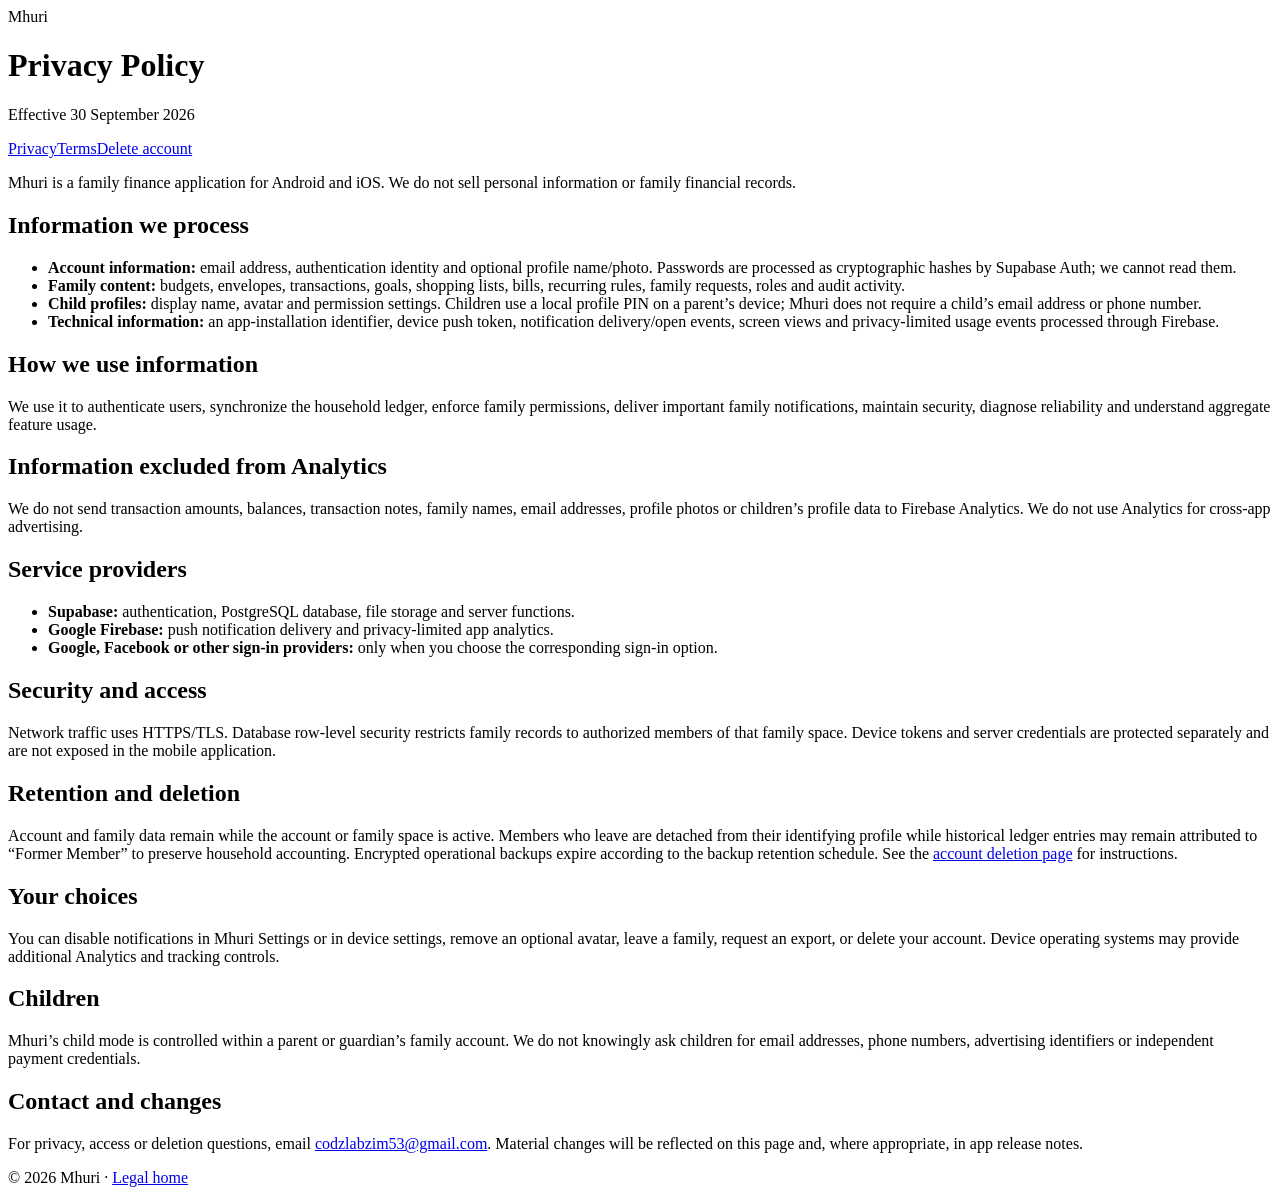
==== hosting/public/privacy/index.html @ 1158d698 "notifications, authtication" ====
<!doctype html>
<html lang="en"><head><meta charset="utf-8"><meta name="viewport" content="width=device-width,initial-scale=1">
<title>Privacy Policy - Mhuri</title><meta name="description" content="Mhuri mobile app privacy policy."><link rel="stylesheet" href="/styles.css?v=20260930-2"></head>
<body><header><div class="brand">Mhuri</div><h1>Privacy Policy</h1><p class="updated">Effective 30 September 2026</p>
<nav><a href="/privacy" aria-current="page">Privacy</a><a href="/terms">Terms</a><a href="/delete-account">Delete account</a></nav></header>
<main>
<p class="callout">Mhuri is a family finance application for Android and iOS. We do not sell personal information or family financial records.</p>
<h2>Information we process</h2>
<ul><li><strong>Account information:</strong> email address, authentication identity and optional profile name/photo. Passwords are processed as cryptographic hashes by Supabase Auth; we cannot read them.</li>
<li><strong>Family content:</strong> budgets, envelopes, transactions, goals, shopping lists, bills, recurring rules, family requests, roles and audit activity.</li>
<li><strong>Child profiles:</strong> display name, avatar and permission settings. Children use a local profile PIN on a parent’s device; Mhuri does not require a child’s email address or phone number.</li>
<li><strong>Technical information:</strong> an app-installation identifier, device push token, notification delivery/open events, screen views and privacy-limited usage events processed through Firebase.</li></ul>
<h2>How we use information</h2><p>We use it to authenticate users, synchronize the household ledger, enforce family permissions, deliver important family notifications, maintain security, diagnose reliability and understand aggregate feature usage.</p>
<h2>Information excluded from Analytics</h2><p>We do not send transaction amounts, balances, transaction notes, family names, email addresses, profile photos or children’s profile data to Firebase Analytics. We do not use Analytics for cross-app advertising.</p>
<h2>Service providers</h2><ul><li><strong>Supabase:</strong> authentication, PostgreSQL database, file storage and server functions.</li><li><strong>Google Firebase:</strong> push notification delivery and privacy-limited app analytics.</li><li><strong>Google, Facebook or other sign-in providers:</strong> only when you choose the corresponding sign-in option.</li></ul>
<h2>Security and access</h2><p>Network traffic uses HTTPS/TLS. Database row-level security restricts family records to authorized members of that family space. Device tokens and server credentials are protected separately and are not exposed in the mobile application.</p>
<h2>Retention and deletion</h2><p>Account and family data remain while the account or family space is active. Members who leave are detached from their identifying profile while historical ledger entries may remain attributed to “Former Member” to preserve household accounting. Encrypted operational backups expire according to the backup retention schedule. See the <a href="/delete-account">account deletion page</a> for instructions.</p>
<h2>Your choices</h2><p>You can disable notifications in Mhuri Settings or in device settings, remove an optional avatar, leave a family, request an export, or delete your account. Device operating systems may provide additional Analytics and tracking controls.</p>
<h2>Children</h2><p>Mhuri’s child mode is controlled within a parent or guardian’s family account. We do not knowingly ask children for email addresses, phone numbers, advertising identifiers or independent payment credentials.</p>
<h2>Contact and changes</h2><p>For privacy, access or deletion questions, email <a href="mailto:codzlabzim53@gmail.com">codzlabzim53@gmail.com</a>. Material changes will be reflected on this page and, where appropriate, in app release notes.</p>
</main><footer>© 2026 Mhuri · <a href="/">Legal home</a></footer></body></html>
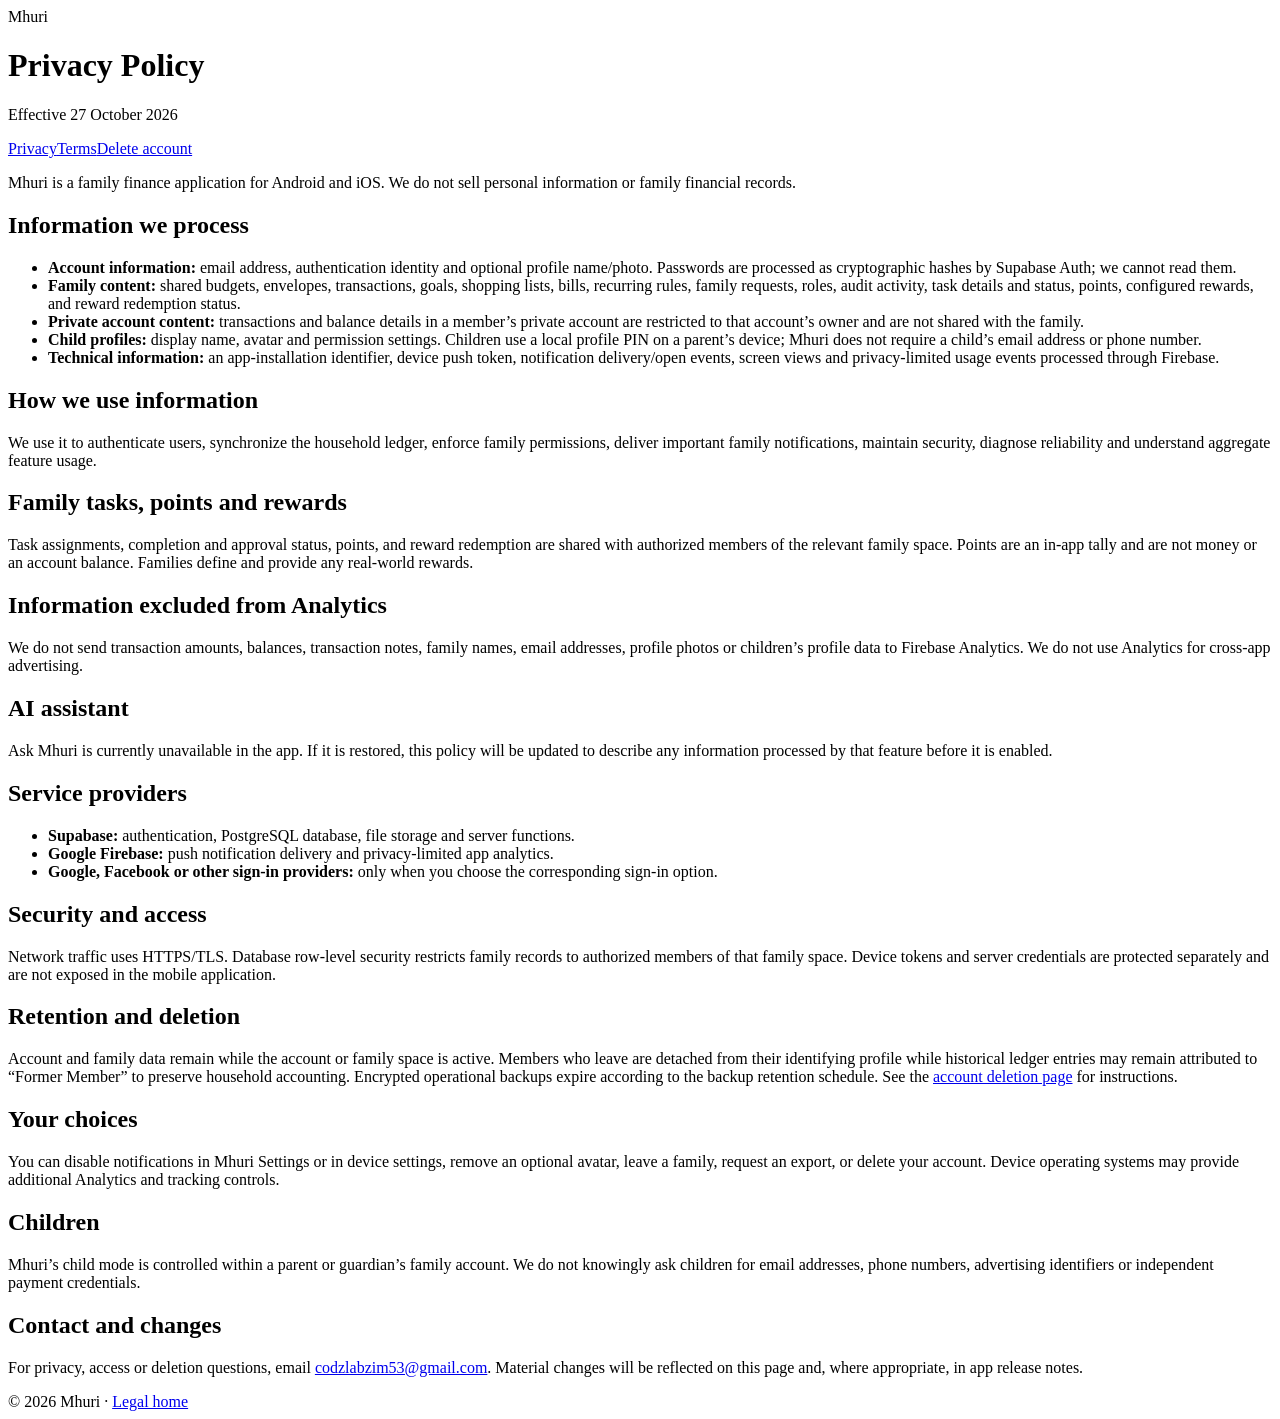
==== commit d7c8cdeb: "feat: Add testing and validation plan, future phases, and release readiness documentation - Created " ====
--- a/hosting/public/privacy/index.html
+++ b/hosting/public/privacy/index.html
@@ -1,17 +1,20 @@
 <!doctype html>
 <html lang="en"><head><meta charset="utf-8"><meta name="viewport" content="width=device-width,initial-scale=1">
-<title>Privacy Policy - Mhuri</title><meta name="description" content="Mhuri mobile app privacy policy."><link rel="stylesheet" href="/styles.css?v=20260930-2"></head>
-<body><header><div class="brand">Mhuri</div><h1>Privacy Policy</h1><p class="updated">Effective 30 September 2026</p>
+<title>Privacy Policy - Mhuri</title><meta name="description" content="Mhuri mobile app privacy policy."><link rel="stylesheet" href="/styles.css?v=20261027-1"></head>
+<body><header><div class="brand">Mhuri</div><h1>Privacy Policy</h1><p class="updated">Effective 27 October 2026</p>
 <nav><a href="/privacy" aria-current="page">Privacy</a><a href="/terms">Terms</a><a href="/delete-account">Delete account</a></nav></header>
 <main>
 <p class="callout">Mhuri is a family finance application for Android and iOS. We do not sell personal information or family financial records.</p>
 <h2>Information we process</h2>
 <ul><li><strong>Account information:</strong> email address, authentication identity and optional profile name/photo. Passwords are processed as cryptographic hashes by Supabase Auth; we cannot read them.</li>
-<li><strong>Family content:</strong> budgets, envelopes, transactions, goals, shopping lists, bills, recurring rules, family requests, roles and audit activity.</li>
+<li><strong>Family content:</strong> shared budgets, envelopes, transactions, goals, shopping lists, bills, recurring rules, family requests, roles, audit activity, task details and status, points, configured rewards, and reward redemption status.</li>
+<li><strong>Private account content:</strong> transactions and balance details in a member’s private account are restricted to that account’s owner and are not shared with the family.</li>
 <li><strong>Child profiles:</strong> display name, avatar and permission settings. Children use a local profile PIN on a parent’s device; Mhuri does not require a child’s email address or phone number.</li>
 <li><strong>Technical information:</strong> an app-installation identifier, device push token, notification delivery/open events, screen views and privacy-limited usage events processed through Firebase.</li></ul>
 <h2>How we use information</h2><p>We use it to authenticate users, synchronize the household ledger, enforce family permissions, deliver important family notifications, maintain security, diagnose reliability and understand aggregate feature usage.</p>
+<h2>Family tasks, points and rewards</h2><p>Task assignments, completion and approval status, points, and reward redemption are shared with authorized members of the relevant family space. Points are an in-app tally and are not money or an account balance. Families define and provide any real-world rewards.</p>
 <h2>Information excluded from Analytics</h2><p>We do not send transaction amounts, balances, transaction notes, family names, email addresses, profile photos or children’s profile data to Firebase Analytics. We do not use Analytics for cross-app advertising.</p>
+<h2>AI assistant</h2><p>Ask Mhuri is currently unavailable in the app. If it is restored, this policy will be updated to describe any information processed by that feature before it is enabled.</p>
 <h2>Service providers</h2><ul><li><strong>Supabase:</strong> authentication, PostgreSQL database, file storage and server functions.</li><li><strong>Google Firebase:</strong> push notification delivery and privacy-limited app analytics.</li><li><strong>Google, Facebook or other sign-in providers:</strong> only when you choose the corresponding sign-in option.</li></ul>
 <h2>Security and access</h2><p>Network traffic uses HTTPS/TLS. Database row-level security restricts family records to authorized members of that family space. Device tokens and server credentials are protected separately and are not exposed in the mobile application.</p>
 <h2>Retention and deletion</h2><p>Account and family data remain while the account or family space is active. Members who leave are detached from their identifying profile while historical ledger entries may remain attributed to “Former Member” to preserve household accounting. Encrypted operational backups expire according to the backup retention schedule. See the <a href="/delete-account">account deletion page</a> for instructions.</p>
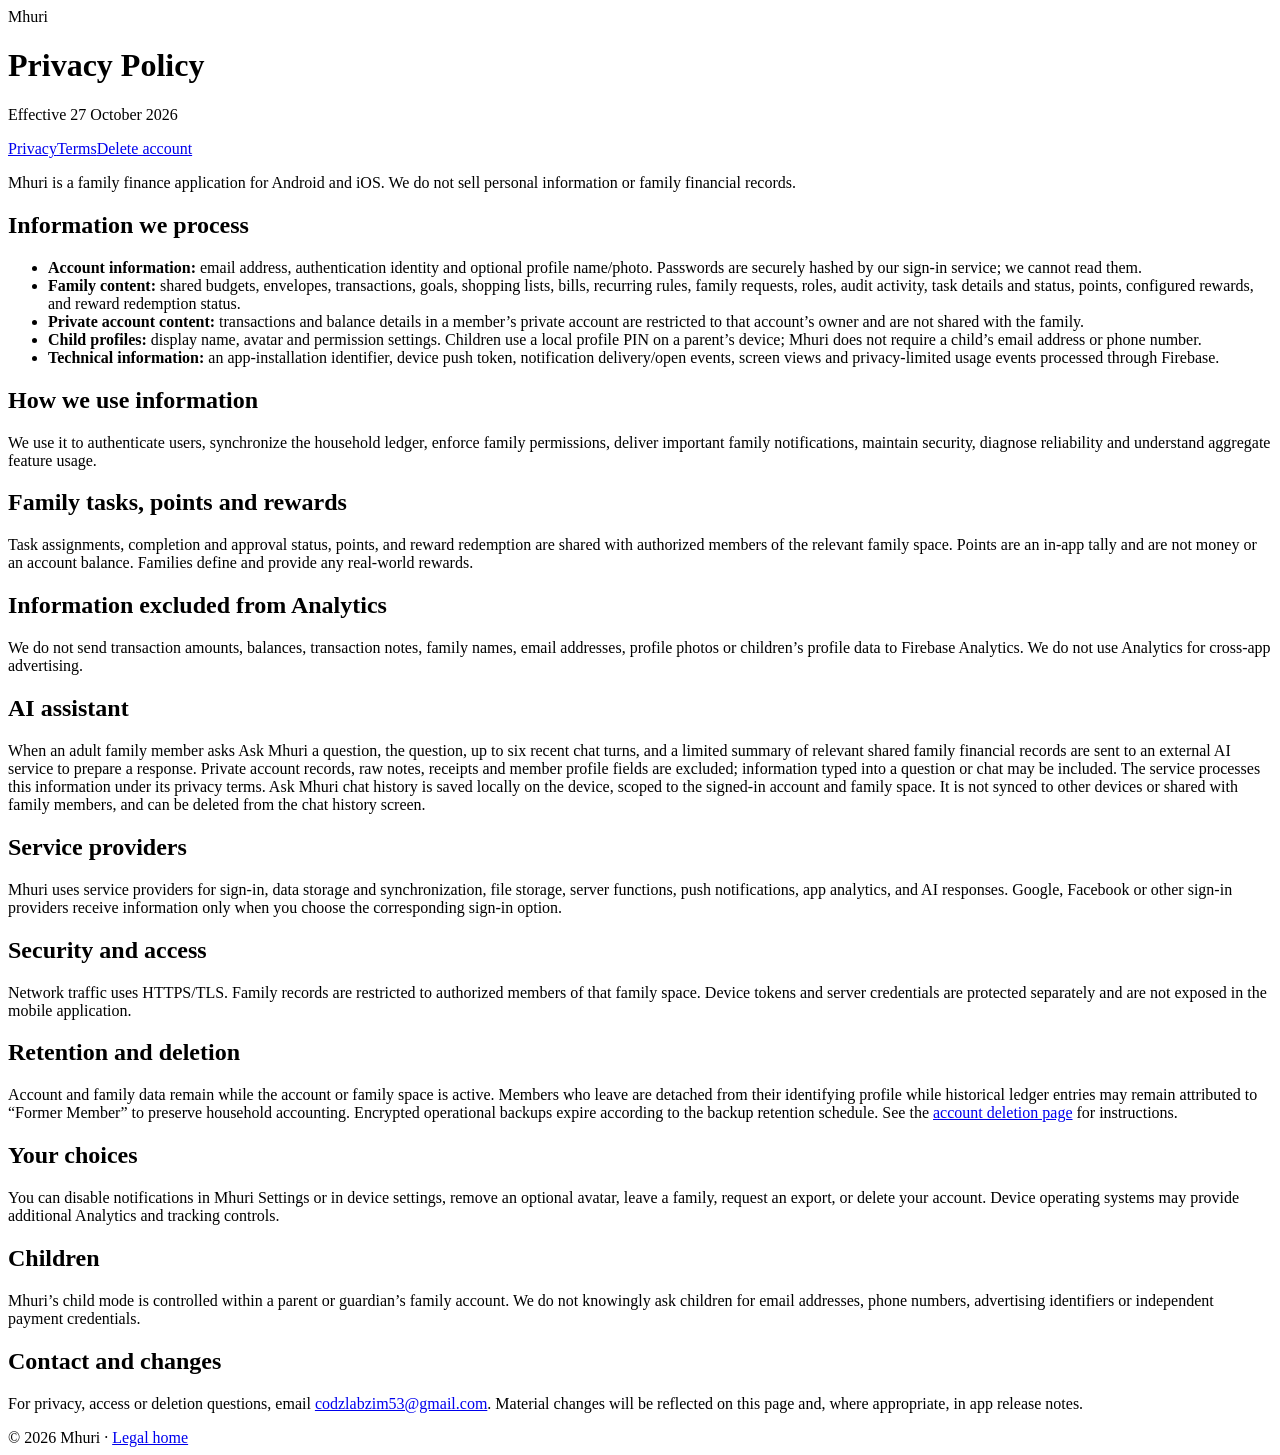
==== commit 70e58ca8: "push" ====
--- a/hosting/public/privacy/index.html
+++ b/hosting/public/privacy/index.html
@@ -6,7 +6,7 @@
 <main>
 <p class="callout">Mhuri is a family finance application for Android and iOS. We do not sell personal information or family financial records.</p>
 <h2>Information we process</h2>
-<ul><li><strong>Account information:</strong> email address, authentication identity and optional profile name/photo. Passwords are processed as cryptographic hashes by Supabase Auth; we cannot read them.</li>
+<ul><li><strong>Account information:</strong> email address, authentication identity and optional profile name/photo. Passwords are securely hashed by our sign-in service; we cannot read them.</li>
 <li><strong>Family content:</strong> shared budgets, envelopes, transactions, goals, shopping lists, bills, recurring rules, family requests, roles, audit activity, task details and status, points, configured rewards, and reward redemption status.</li>
 <li><strong>Private account content:</strong> transactions and balance details in a member’s private account are restricted to that account’s owner and are not shared with the family.</li>
 <li><strong>Child profiles:</strong> display name, avatar and permission settings. Children use a local profile PIN on a parent’s device; Mhuri does not require a child’s email address or phone number.</li>
@@ -14,9 +14,9 @@
 <h2>How we use information</h2><p>We use it to authenticate users, synchronize the household ledger, enforce family permissions, deliver important family notifications, maintain security, diagnose reliability and understand aggregate feature usage.</p>
 <h2>Family tasks, points and rewards</h2><p>Task assignments, completion and approval status, points, and reward redemption are shared with authorized members of the relevant family space. Points are an in-app tally and are not money or an account balance. Families define and provide any real-world rewards.</p>
 <h2>Information excluded from Analytics</h2><p>We do not send transaction amounts, balances, transaction notes, family names, email addresses, profile photos or children’s profile data to Firebase Analytics. We do not use Analytics for cross-app advertising.</p>
-<h2>AI assistant</h2><p>Ask Mhuri is currently unavailable in the app. If it is restored, this policy will be updated to describe any information processed by that feature before it is enabled.</p>
-<h2>Service providers</h2><ul><li><strong>Supabase:</strong> authentication, PostgreSQL database, file storage and server functions.</li><li><strong>Google Firebase:</strong> push notification delivery and privacy-limited app analytics.</li><li><strong>Google, Facebook or other sign-in providers:</strong> only when you choose the corresponding sign-in option.</li></ul>
-<h2>Security and access</h2><p>Network traffic uses HTTPS/TLS. Database row-level security restricts family records to authorized members of that family space. Device tokens and server credentials are protected separately and are not exposed in the mobile application.</p>
+<h2>AI assistant</h2><p>When an adult family member asks Ask Mhuri a question, the question, up to six recent chat turns, and a limited summary of relevant shared family financial records are sent to an external AI service to prepare a response. Private account records, raw notes, receipts and member profile fields are excluded; information typed into a question or chat may be included. The service processes this information under its privacy terms. Ask Mhuri chat history is saved locally on the device, scoped to the signed-in account and family space. It is not synced to other devices or shared with family members, and can be deleted from the chat history screen.</p>
+<h2>Service providers</h2><p>Mhuri uses service providers for sign-in, data storage and synchronization, file storage, server functions, push notifications, app analytics, and AI responses. Google, Facebook or other sign-in providers receive information only when you choose the corresponding sign-in option.</p>
+<h2>Security and access</h2><p>Network traffic uses HTTPS/TLS. Family records are restricted to authorized members of that family space. Device tokens and server credentials are protected separately and are not exposed in the mobile application.</p>
 <h2>Retention and deletion</h2><p>Account and family data remain while the account or family space is active. Members who leave are detached from their identifying profile while historical ledger entries may remain attributed to “Former Member” to preserve household accounting. Encrypted operational backups expire according to the backup retention schedule. See the <a href="/delete-account">account deletion page</a> for instructions.</p>
 <h2>Your choices</h2><p>You can disable notifications in Mhuri Settings or in device settings, remove an optional avatar, leave a family, request an export, or delete your account. Device operating systems may provide additional Analytics and tracking controls.</p>
 <h2>Children</h2><p>Mhuri’s child mode is controlled within a parent or guardian’s family account. We do not knowingly ask children for email addresses, phone numbers, advertising identifiers or independent payment credentials.</p>
